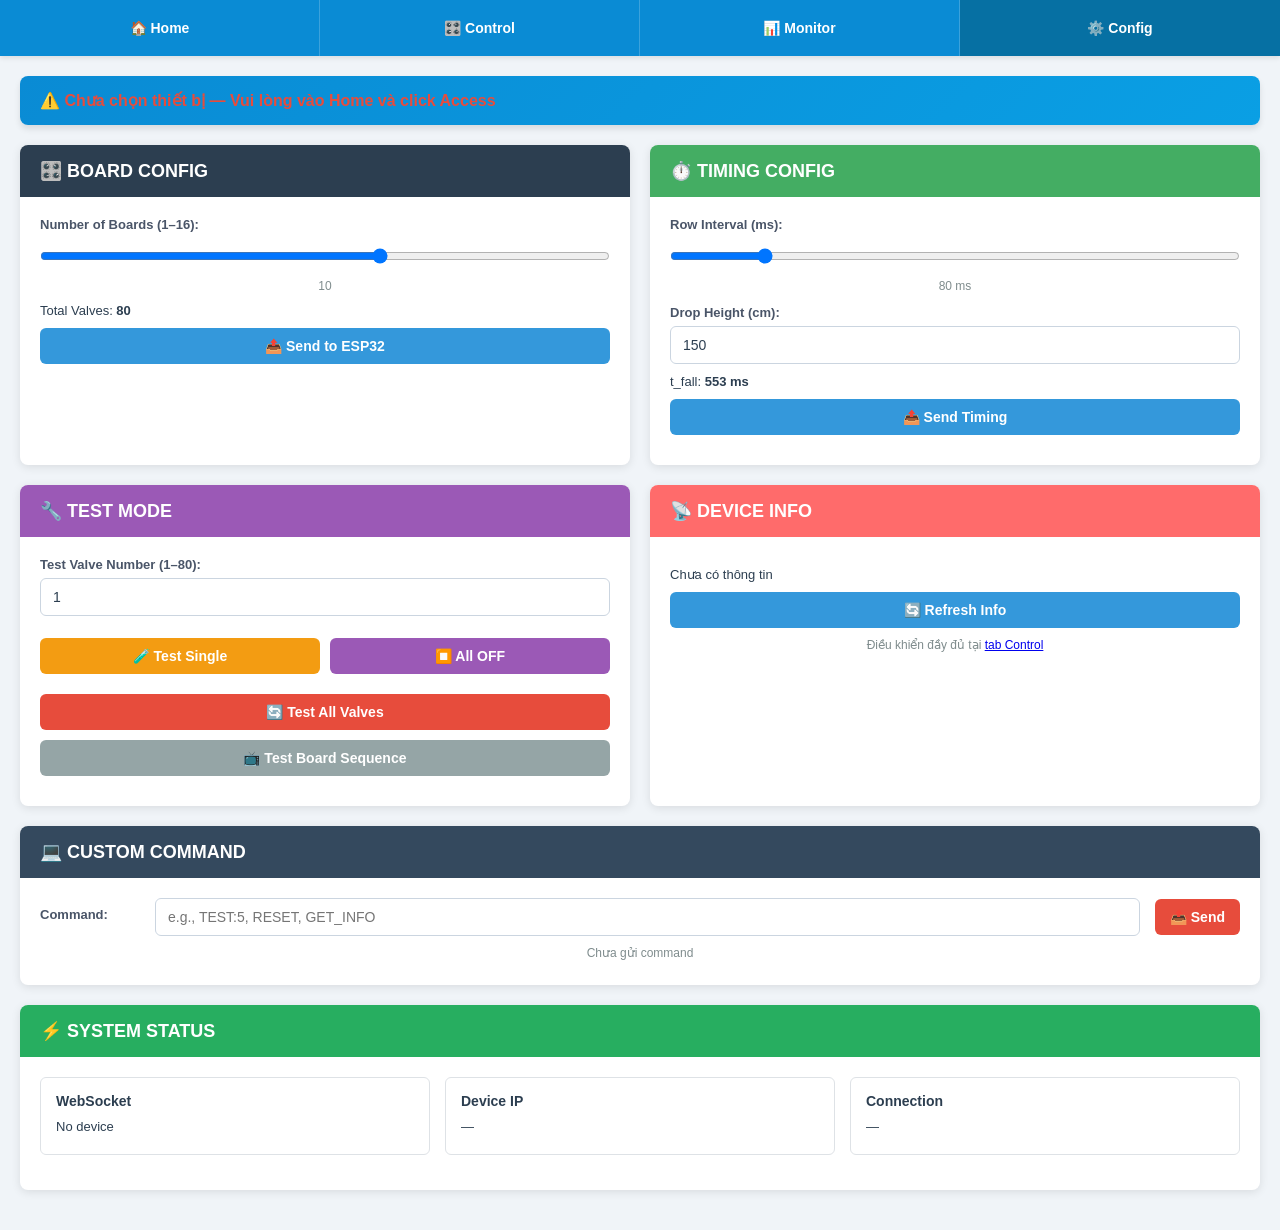
==== config.html @ 9adbf9b9 "deploy" ====
<!DOCTYPE html>
<html lang="vi">
<head>
    <meta charset="UTF-8">
    <meta name="viewport" content="width=device-width, initial-scale=1.0">
    <meta http-equiv="Cache-Control" content="no-cache, no-store, must-revalidate">
    <title>Config - WATERFALL</title>
    <link rel="stylesheet" href="style.css">
</head>
<body>
    <div id="navbar-container">
        <nav class="navbar">
            <ul>
                <li><a href="home.html">🏠 Home</a></li>
                <li><a href="control.html">🎛️ Control</a></li>
                <li><a href="monitor.html">📊 Monitor</a></li>
                <li><a href="config.html" class="active">⚙️ Config</a></li>
            </ul>
        </nav>
    </div>

    <div class="content">

        <!-- Device banner -->
        <div class="device-info-banner">
            <p class="device-info-display" id="device-info-display">⚠️ Chưa chọn thiết bị</p>
        </div>

        <!-- Row 1: Board Config + Timing Config -->
        <div class="grid-2">

            <div class="card">
                <div class="card-header" style="background-color: #2c3e50;">
                    <h3>🎛️ BOARD CONFIG</h3>
                </div>
                <div class="card-content">
                    <label>Number of Boards (1–16):</label>
                    <input type="range" min="1" max="16" value="10" id="board-count"
                           oninput="updateBoardCount(this.value)" class="slider">
                    <p class="status-text" id="board-count-display">10</p>
                    <p class="info-text">Total Valves: <strong><span id="valve-count">80</span></strong></p>
                    <button class="btn btn-primary" onclick="sendBoardCount()">📤 Send to ESP32</button>
                </div>
            </div>

            <div class="card">
                <div class="card-header" style="background-color: #44ad63;">
                    <h3>⏱️ TIMING CONFIG</h3>
                </div>
                <div class="card-content">
                    <label>Row Interval (ms):</label>
                    <input type="range" min="20" max="400" value="80" id="row-interval"
                           oninput="updateRowIntervalDisplay(this.value)" class="slider">
                    <p class="status-text" id="row-interval-display">80 ms</p>

                    <label>Drop Height (cm):</label>
                    <input type="number" id="drop-height" value="150" min="30" max="600">
                    <p class="info-text">t_fall: <strong><span id="t-fall-display">175</span> ms</strong></p>

                    <button class="btn btn-primary" onclick="sendTimingConfig()">📤 Send Timing</button>
                </div>
            </div>

        </div>

        <!-- Row 2: Test Mode + Device Info -->
        <div class="grid-2">

            <div class="card">
                <div class="card-header" style="background-color: #9b59b6;">
                    <h3>🔧 TEST MODE</h3>
                </div>
                <div class="card-content">
                    <label>Test Valve Number (1–80):</label>
                    <input type="number" id="test-valve-num" value="1" min="1" max="80">
                    <div class="button-group" style="margin-top: 12px;">
                        <button class="btn btn-warning" onclick="testSingleValve()">🧪 Test Single</button>
                        <button class="btn btn-purple" onclick="allValvesOff()">⏹️ All OFF</button>
                    </div>
                    <button class="btn btn-danger" onclick="testAllValves()">🔄 Test All Valves</button>
                    <button class="btn btn-secondary" onclick="testBoardSequence()">📺 Test Board Sequence</button>
                </div>
            </div>

            <div class="card">
                <div class="card-header" style="background-color: #ff6b6b;">
                    <h3>📡 DEVICE INFO</h3>
                </div>
                <div class="card-content">
                    <p id="device-info-text" class="info-text">Chưa có thông tin</p>
                    <button class="btn btn-primary" onclick="fetchDeviceInfo()">🔄 Refresh Info</button>
                    <p class="status-text" style="margin-top: 10px;">
                        Điều khiển đầy đủ tại <a href="control.html">tab Control</a>
                    </p>
                </div>
            </div>

        </div>

        <!-- Row 3: Custom Command -->
        <div class="card">
            <div class="card-header" style="background-color: #34495e;">
                <h3>💻 CUSTOM COMMAND</h3>
            </div>
            <div class="card-content">
                <div class="command-input">
                    <label>Command:</label>
                    <input type="text" id="custom-command"
                           placeholder="e.g., TEST:5, RESET, GET_INFO">
                    <button class="btn btn-danger" onclick="sendCustomCommand()">📤 Send</button>
                </div>
                <p class="status-text" id="command-status">Chưa gửi command</p>
            </div>
        </div>

        <!-- Row 4: System Status -->
        <div class="card">
            <div class="card-header" style="background-color: #27ae60;">
                <h3>⚡ SYSTEM STATUS</h3>
            </div>
            <div class="card-content">
                <div style="display: grid; grid-template-columns: repeat(3, 1fr); gap: 15px;">
                    <div class="status-panel">
                        <h3>WebSocket</h3>
                        <p id="ws-status">—</p>
                    </div>
                    <div class="status-panel">
                        <h3>Device IP</h3>
                        <p id="status-device-ip">—</p>
                    </div>
                    <div class="status-panel">
                        <h3>Connection</h3>
                        <p id="status-connection">—</p>
                    </div>
                </div>
            </div>
        </div>

    </div><!-- .content -->

    <script src="control.js"></script>
    <script>
        // ── Device info ──────────────────────────────────────────────────────
        function fetchDeviceInfo() {
            const deviceIp = localStorage.getItem('selected_esp_ip');
            if (!deviceIp) {
                alert('Chưa chọn thiết bị! Vào Home > Access');
                return;
            }
            document.getElementById('device-info-text').textContent = 'Đang lấy thông tin...';
            fetch('/api/send-command', {
                method: 'POST',
                headers: { 'Content-Type': 'application/json' },
                body: JSON.stringify({ ip: deviceIp, port: 8888, command: 'GET_INFO' })
            })
            .then(r => r.json())
            .then(data => {
                document.getElementById('device-info-text').textContent =
                    (data.success && data.response) ? data.response
                    : 'Lỗi: ' + (data.error || 'Không nhận được phản hồi');
            })
            .catch(e => {
                document.getElementById('device-info-text').textContent = 'Lỗi: ' + e.message;
            });
        }

        // ── Board count ──────────────────────────────────────────────────────
        function updateBoardCount(value) {
            document.getElementById('board-count-display').textContent = value;
            document.getElementById('valve-count').textContent = value * 8;
            localStorage.setItem('numBoards', value);
        }

        function sendBoardCount() {
            const count = document.getElementById('board-count').value;
            setBoardCount(count);
        }

        // ── Timing ───────────────────────────────────────────────────────────
        function calcTFall(height) {
            return Math.round(Math.sqrt((2 * height) / 980) * 1000);
        }

        function updateRowIntervalDisplay(value) {
            document.getElementById('row-interval-display').textContent = value + ' ms';
            const height = parseInt(document.getElementById('drop-height').value) || 150;
            document.getElementById('t-fall-display').textContent = calcTFall(height);
        }

        document.getElementById('drop-height').addEventListener('input', function () {
            document.getElementById('t-fall-display').textContent = calcTFall(parseInt(this.value) || 150);
        });

        function sendTimingConfig() {
            const interval = document.getElementById('row-interval').value;
            const height   = document.getElementById('drop-height').value;
            setRowInterval(interval).then(ok => { if (ok) setDropHeight(height); });
        }

        // ── Test mode ────────────────────────────────────────────────────────
        function testSingleValve() {
            const num = parseInt(document.getElementById('test-valve-num').value);
            if (num < 1 || num > 80) { alert('Số van phải từ 1–80!'); return; }
            testValve(num);
        }

        function testAllValves() {
            if (confirm('Gửi test sequence cho tất cả 80 van?')) {
                fetch('/api/test-all-valves', {
                    method: 'POST',
                    headers: { 'Content-Type': 'application/json' }
                });
            }
        }

        // ── Init ─────────────────────────────────────────────────────────────
        window.addEventListener('DOMContentLoaded', function () {
            const ip   = localStorage.getItem('selected_esp_ip');
            const port = localStorage.getItem('selected_esp_port');
            const banner = document.getElementById('device-info-display');

            if (ip && port) {
                banner.textContent = `🎯 Đang điều khiển: ${ip}:${port}`;
                banner.style.color = '#27ae60';
                document.getElementById('status-device-ip').textContent   = ip;
                document.getElementById('status-connection').textContent  = `Port ${port}`;
                document.getElementById('ws-status').textContent          = 'Ready';
            } else {
                banner.textContent = '⚠️ Chưa chọn thiết bị — Vui lòng vào Home và click Access';
                banner.style.color = '#e74c3c';
                document.getElementById('ws-status').textContent         = 'No device';
                document.getElementById('status-device-ip').textContent  = '—';
                document.getElementById('status-connection').textContent = '—';
            }

            // Restore saved board count
            const saved = localStorage.getItem('numBoards');
            if (saved) {
                document.getElementById('board-count').value = saved;
                updateBoardCount(saved);
            }

            // Initial t_fall
            updateRowIntervalDisplay(document.getElementById('row-interval').value);
        });
    </script>
</body>
</html>
---- style.css ----
* {
    margin: 0;
    padding: 0;
    box-sizing: border-box;
}

body {
    font-family: 'Segoe UI', Arial, sans-serif;
    background-color: #f0f4f8;
    color: #2c3e50;
    overflow-x: hidden;
}

.content {
    padding: 10px;
    max-width: 100%;
}

@media (min-width: 768px) {
    .content {
        padding: 20px;
    }
}

.navbar {
    background-color: #0a8bd4;
    padding: 0;
    box-shadow: 0 2px 5px rgba(0,0,0,0.1);
    overflow-x: auto;
    -webkit-overflow-scrolling: touch;
    flex-shrink: 0;
}

.navbar ul {
    list-style: none;
    display: flex;
    justify-content: center;
    gap: 0;
    min-width: max-content;
}

.navbar li {
    flex: 1;
    min-width: 80px;
}

.navbar a {
    display: block;
    color: white;
    text-decoration: none;
    padding: 15px 10px;
    text-align: center;
    transition: background-color 0.3s;
    border-right: 1px solid rgba(255,255,255,0.2);
    font-size: 13px;
    font-weight: bold;
    white-space: nowrap;
}

@media (min-width: 768px) {
    .navbar a {
        padding: 20px;
        font-size: 14px;
    }
}

.navbar li:last-child a {
    border-right: none;
}

.navbar a:hover {
    background-color: #0a9fe4;
}

.navbar a.active {
    background-color: #0670a3;
}

.content {
    padding: 20px;
    max-width: 1400px;
    margin: 0 auto;
}

.card {
    background: white;
    border-radius: 8px;
    box-shadow: 0 2px 10px rgba(0,0,0,0.1);
    margin-bottom: 15px;
    overflow: hidden;
}

@media (min-width: 768px) {
    .card {
        margin-bottom: 20px;
    }
}

.card-header {
    padding: 12px 15px;
    color: white;
    font-weight: bold;
}

@media (min-width: 768px) {
    .card-header {
        padding: 15px 20px;
    }
}

.card-header h2, .card-header h3 {
    margin: 0;
    font-size: 16px;
}

@media (min-width: 768px) {
    .card-header h2, .card-header h3 {
        font-size: 18px;
    }
}

.card-content {
    padding: 15px;
}

@media (min-width: 768px) {
    .card-content {
        padding: 20px;
    }
}

.grid-2 {
    display: grid;
    grid-template-columns: repeat(2, 1fr);
    gap: 20px;
}

.grid-4 {
    display: grid;
    grid-template-columns: repeat(4, 1fr);
    gap: 15px;
    margin-bottom: 20px;
}

.metric-card {
    background: var(--card-color, #3498db);
    color: white;
    border-radius: 8px;
    padding: 15px;
    text-align: center;
    box-shadow: 0 2px 5px rgba(0,0,0,0.1);
}

.metric-header {
    font-size: 12px;
    font-weight: bold;
    margin-bottom: 10px;
}

.metric-value {
    font-size: 24px;
    font-weight: bold;
}

.metric-control {
    text-align: left;
}

.metric-control label {
    display: block;
    font-size: 11px;
    margin-bottom: 5px;
}

.metric-control input {
    width: 100%;
    padding: 5px;
    border: none;
    border-radius: 4px;
    margin-bottom: 5px;
}

.btn {
    display: block;
    width: 100%;
    padding: 10px 15px;
    margin: 10px 0;
    border: none;
    border-radius: 6px;
    font-size: 14px;
    font-weight: bold;
    cursor: pointer;
    transition: all 0.3s;
    color: white;
}

.btn:hover {
    opacity: 0.9;
    transform: translateY(-2px);
}

.btn:disabled {
    opacity: 0.5;
    cursor: not-allowed;
    transform: none;
}

.btn-success { background-color: #27ae60; }
.btn-primary { background-color: #3498db; }
.btn-danger { background-color: #e74c3c; }
.btn-warning { background-color: #f39c12; }
.btn-purple { background-color: #9b59b6; }
.btn-pink { background-color: #e91e63; }
.btn-secondary { background-color: #95a5a6; }

.button-group {
    display: flex;
    gap: 10px;
}

.button-group .btn {
    flex: 1;
}

.input-group {
    display: flex;
    gap: 10px;
    align-items: center;
}

.input-group input {
    flex: 1;
    padding: 8px;
    border: 1px solid #ddd;
    border-radius: 4px;
}

.input-group .btn {
    width: auto;
    margin: 0;
    padding: 8px 15px;
}

.slider {
    width: 100%;
    margin: 10px 0;
}

.color-preview {
    height: 40px;
    background: #f8f9fa;
    border-radius: 6px;
    margin: 10px 0;
    border: 2px solid #dee2e6;
}

.status-text {
    font-size: 12px;
    color: #7f8c8d;
    margin: 5px 0;
    text-align: center;
}

.info-text {
    font-size: 13px;
    color: #2c3e50;
    margin: 10px 0;
}

.value-text {
    font-size: 18px;
    font-weight: bold;
    margin: 10px 0;
    text-align: center;
}

.section {
    margin: 15px 0;
    padding: 15px;
    background: #f8f9fa;
    border-radius: 6px;
}

.section h4 {
    margin: 0 0 10px 0;
    font-size: 14px;
    color: #2c3e50;
}

.status-panel {
    background: white;
    padding: 15px;
    border-radius: 6px;
    margin-bottom: 15px;
    border: 1px solid #dee2e6;
}

.status-panel h3 {
    font-size: 14px;
    margin-bottom: 10px;
    color: #2c3e50;
}

.status-panel p {
    margin: 5px 0;
    font-size: 13px;
}

.graph-panel {
    background: white;
    padding: 15px;
    border-radius: 6px;
    border: 1px solid #dee2e6;
}

.graph-panel h3 {
    font-size: 14px;
    margin-bottom: 10px;
    color: #27ae60;
}

.command-input {
    display: flex;
    gap: 15px;
    align-items: center;
    margin-bottom: 10px;
}

.command-input label {
    font-weight: bold;
    min-width: 100px;
}

.command-input input {
    flex: 1;
    padding: 10px;
    border: 1px solid #ddd;
    border-radius: 4px;
    font-size: 14px;
}

.command-input .btn {
    width: auto;
    margin: 0;
}

.empty-state {
    text-align: center;
    color: #7f8c8d;
    padding: 50px 20px;
    font-size: 14px;
    line-height: 1.6;
}

.placeholder-text {
    text-align: center;
    color: #7f8c8d;
    padding: 50px 20px;
    font-size: 16px;
}

.data-display {
    display: grid;
    gap: 15px;
}

.data-item {
    background: #f8f9fa;
    padding: 15px;
    border-radius: 6px;
    border-left: 4px solid #3498db;
}

.data-item label {
    display: block;
    font-size: 13px;
    font-weight: bold;
    color: #7f8c8d;
    margin-bottom: 8px;
}

.data-value {
    font-size: 18px;
    font-weight: bold;
    color: #2c3e50;
    word-break: break-all;
}

.status-indicator {
    display: flex;
    align-items: center;
    gap: 10px;
    padding: 15px;
    background: #f8f9fa;
    border-radius: 6px;
    margin-top: 5px;
}

.status-dot {
    width: 12px;
    height: 12px;
    border-radius: 50%;
    animation: pulse 2s infinite;
}

.status-dot.online {
    background-color: #27ae60;
}

.status-dot.offline {
    background-color: #e74c3c;
    animation: none;
}

@keyframes pulse {
    0%, 100% {
        opacity: 1;
    }
    50% {
        opacity: 0.5;
    }
}

.status-indicator span:last-child {
    font-size: 14px;
    font-weight: bold;
    color: #2c3e50;
}

.device-grid {
    display: grid;
    grid-template-columns: repeat(auto-fill, minmax(280px, 1fr));
    gap: 20px;
}

.device-card {
    display: flex;
    flex-direction: column;
    gap: 10px;
    padding: 15px;
    border-radius: 8px;
    border: 1px solid #dee2e6;
    transition: transform 0.2s, box-shadow 0.2s;
}

.device-card.dragging {
    opacity: 0.5;
    transform: scale(0.95);
}

.device-card:hover {
    transform: translateY(-2px);
    box-shadow: 0 4px 8px rgba(0,0,0,0.1);
}

.device-status {
    display: flex;
    flex-direction: row;
    align-items: center;
    justify-content: center;
    gap: 10px;
    padding: 10px 15px;
    border-radius: 6px;
}

.device-status .status-icon {
    font-size: 24px;
    margin-bottom: 5px;
}

.device-status .status-text {
    font-size: 11px;
    font-weight: bold;
    color: white;
    margin-bottom: 0;
}

.device-name {
    font-size: 16px;
    font-weight: bold;
    color: #2c3e50;
    margin-bottom: 5px;
}

.device-ip {
    font-size: 14px;
    color: #7f8c8d;
    margin-bottom: 10px;
}

.device-stats {
    display: flex;
    flex-wrap: wrap;
    gap: 8px;
    font-size: 12px;
    color: #34495e;
}

.device-stats div {
    padding: 4px 8px;
    background: rgba(255,255,255,0.5);
    border-radius: 4px;
}

.btn-access {
    margin-top: 10px;
    padding: 8px 15px;
    background-color: #3498db;
    color: white;
    border: none;
    border-radius: 6px;
    font-size: 13px;
    font-weight: bold;
    cursor: pointer;
    transition: all 0.3s;
}

.btn-access:hover {
    background-color: #2980b9;
    transform: translateY(-2px);
}

.device-info-banner {
    background: linear-gradient(135deg, #0a8bd4 0%, #0a9fe4 100%);
    padding: 15px 20px;
    border-radius: 8px;
    margin-bottom: 20px;
    box-shadow: 0 4px 6px rgba(0,0,0,0.1);
    display: flex;
    align-items: center;
    justify-content: space-between;
}

.device-info-display {
    margin: 0;
    font-size: 16px;
    font-weight: bold;
    color: white;
}

.progress-bar {
    height: 6px;
    background: #dee2e6;
    border-radius: 3px;
    overflow: hidden;
    margin-top: 8px;
}

.progress-fill {
    height: 100%;
    background: linear-gradient(90deg, #0a8bd4, #0a9fe4);
    border-radius: 3px;
    transition: width 0.3s;
}

#log {
    font-family: 'Courier New', monospace;
    font-size: 10px;
    background: #1a1a2e;
    border: 1px solid #dee2e6;
    border-radius: 5px;
    padding: 8px;
    height: 120px;
    overflow-y: auto;
    line-height: 1.8;
    color: #00ff00;
}

@media (max-width: 1200px) {
    .grid-4 {
        grid-template-columns: repeat(2, 1fr);
    }
}

@media (max-width: 768px) {
    .grid-2, .grid-4 {
        grid-template-columns: 1fr;
    }
    
    .navbar a {
        padding: 15px 10px;
        font-size: 12px;
    }
    
    .command-input {
        flex-direction: column;
        align-items: stretch;
    }
    
    .command-input label {
        min-width: auto;
    }
    
    .command-input .btn {
        width: 100%;
    }
    
    .device-info-banner {
        flex-direction: column;
        gap: 10px;
    }
}

input[type="text"],
input[type="number"],
input[type="password"],
select,
textarea {
    width: 100%;
    padding: 10px 12px;
    background: white;
    border: 1px solid #cbd5e0;
    border-radius: 6px;
    font-size: 14px;
    color: #2c3e50;
    transition: border-color 0.2s;
}

input:focus,
select:focus,
textarea:focus {
    outline: none;
    border-color: #0a8bd4;
}

label {
    display: block;
    font-size: 13px;
    font-weight: 600;
    color: #4a5568;
    margin-bottom: 6px;
    margin-top: 12px;
}

label:first-child {
    margin-top: 0;
}
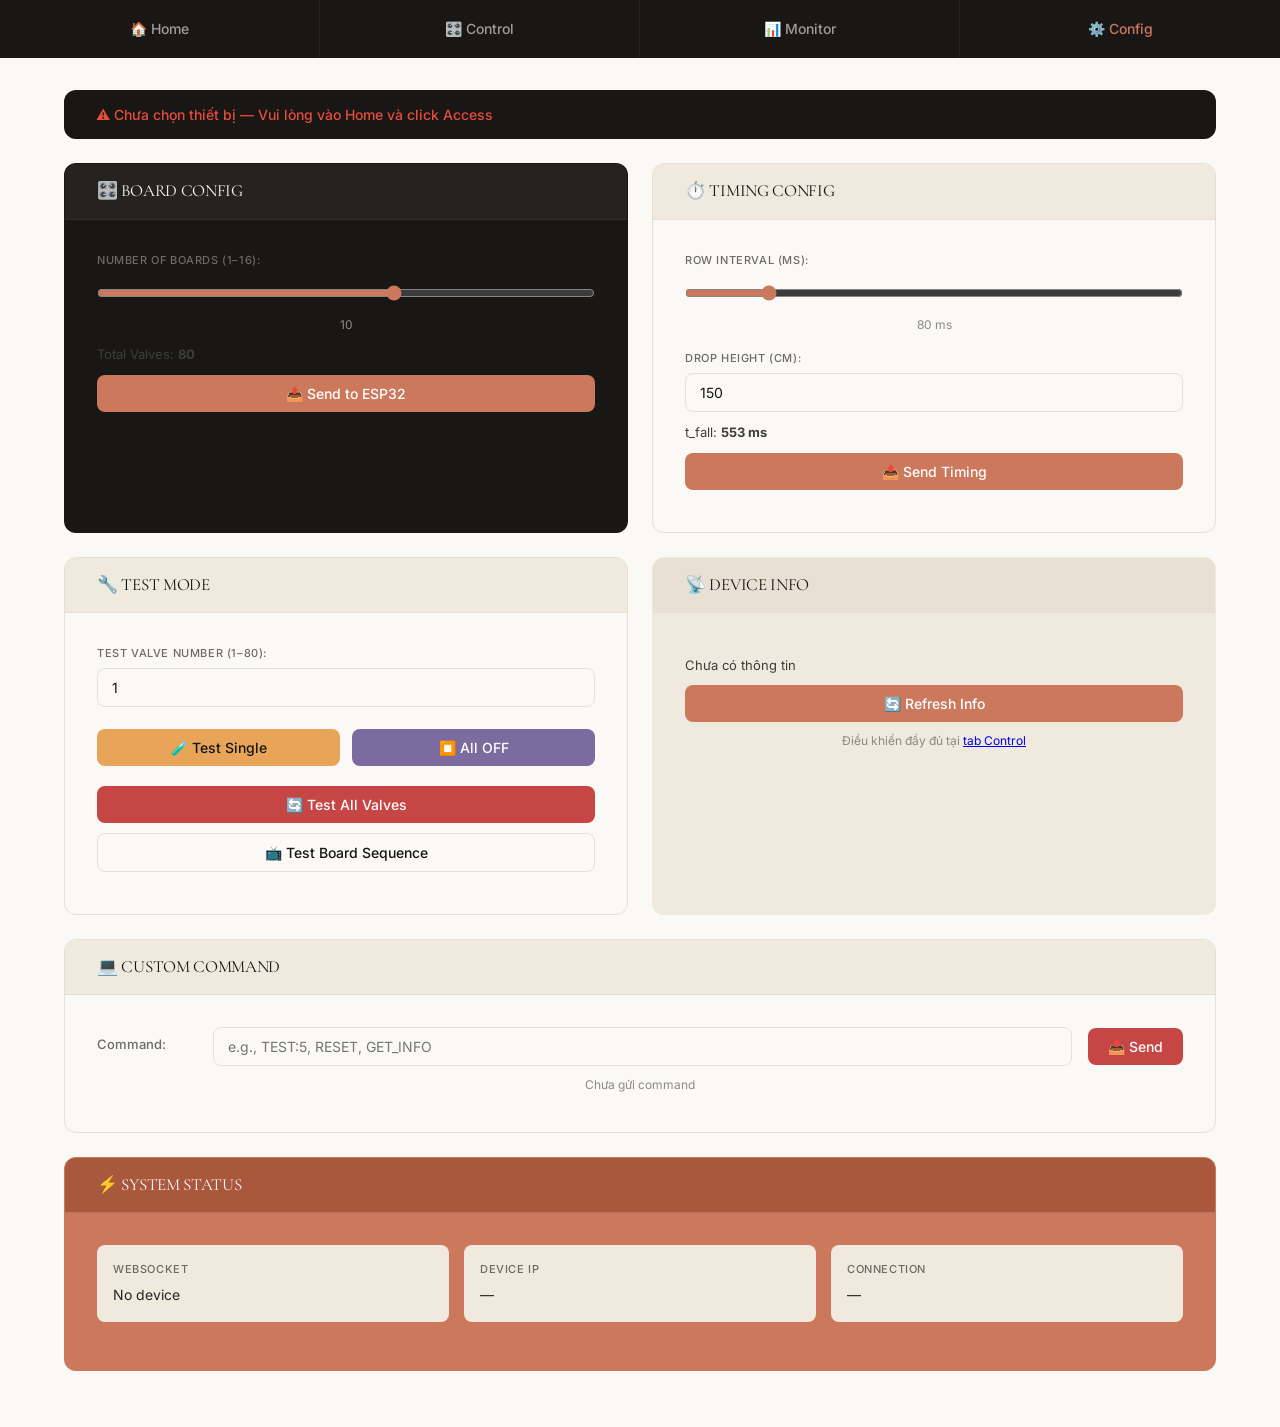
==== commit 61a3557b: "update" ====
--- a/config.html
+++ b/config.html
@@ -29,8 +29,8 @@
         <!-- Row 1: Board Config + Timing Config -->
         <div class="grid-2">
 
-            <div class="card">
-                <div class="card-header" style="background-color: #2c3e50;">
+            <div class="card card-dark">
+                <div class="card-header">
                     <h3>🎛️ BOARD CONFIG</h3>
                 </div>
                 <div class="card-content">
@@ -44,7 +44,7 @@
             </div>
 
             <div class="card">
-                <div class="card-header" style="background-color: #44ad63;">
+                <div class="card-header">
                     <h3>⏱️ TIMING CONFIG</h3>
                 </div>
                 <div class="card-content">
@@ -67,7 +67,7 @@
         <div class="grid-2">
 
             <div class="card">
-                <div class="card-header" style="background-color: #9b59b6;">
+                <div class="card-header">
                     <h3>🔧 TEST MODE</h3>
                 </div>
                 <div class="card-content">
@@ -82,8 +82,8 @@
                 </div>
             </div>
 
-            <div class="card">
-                <div class="card-header" style="background-color: #ff6b6b;">
+            <div class="card card-cream">
+                <div class="card-header">
                     <h3>📡 DEVICE INFO</h3>
                 </div>
                 <div class="card-content">
@@ -99,7 +99,7 @@
 
         <!-- Row 3: Custom Command -->
         <div class="card">
-            <div class="card-header" style="background-color: #34495e;">
+            <div class="card-header">
                 <h3>💻 CUSTOM COMMAND</h3>
             </div>
             <div class="card-content">
@@ -114,8 +114,8 @@
         </div>
 
         <!-- Row 4: System Status -->
-        <div class="card">
-            <div class="card-header" style="background-color: #27ae60;">
+        <div class="card card-coral">
+            <div class="card-header">
                 <h3>⚡ SYSTEM STATUS</h3>
             </div>
             <div class="card-content">
--- a/style.css
+++ b/style.css
@@ -1,637 +1,695 @@
-* {
-    margin: 0;
-    padding: 0;
-    box-sizing: border-box;
-}
-
+/* ═══════════════════════════════════════════════════════════
+   Waterfall — Design system (Anthropic/Claude palette)
+   Surface trinity: cream canvas · cream card · dark navy
+   Accent:          coral #cc785c (primary CTAs only)
+   ═══════════════════════════════════════════════════════════ */
+
+@import url('https://fonts.googleapis.com/css2?family=Cormorant+Garamond:wght@400&family=Inter:wght@400;500&family=JetBrains+Mono:wght@400&display=swap');
+
+/* ── Design tokens ───────────────────────────────────────── */
+:root {
+  /* Surfaces */
+  --canvas:             #faf9f5;
+  --surface-soft:       #f5f0e8;
+  --surface-card:       #efe9de;
+  --surface-cream-strong: #e8e0d2;
+  --surface-dark:       #181715;
+  --surface-dark-el:    #252320;
+  --surface-dark-soft:  #1f1e1b;
+
+  /* Brand */
+  --primary:            #cc785c;
+  --primary-active:     #a9583e;
+  --primary-disabled:   #e6dfd8;
+  --accent-teal:        #5db8a6;
+  --accent-amber:       #e8a55a;
+
+  /* Borders */
+  --hairline:           #e6dfd8;
+  --hairline-soft:      #ebe6df;
+
+  /* Text */
+  --ink:                #141413;
+  --body-strong:        #252523;
+  --body:               #3d3d3a;
+  --muted:              #6c6a64;
+  --muted-soft:         #8e8b82;
+  --on-primary:         #ffffff;
+  --on-dark:            #faf9f5;
+  --on-dark-soft:       #a09d96;
+
+  /* Semantic */
+  --success:            #5db872;
+  --warning:            #d4a017;
+  --error:              #c64545;
+
+  /* Radius */
+  --r-xs:   4px;
+  --r-sm:   6px;
+  --r-md:   8px;
+  --r-lg:   12px;
+  --r-xl:   16px;
+  --r-pill: 9999px;
+
+  /* Spacing */
+  --sp-xxs: 4px;
+  --sp-xs:  8px;
+  --sp-sm:  12px;
+  --sp-md:  16px;
+  --sp-lg:  24px;
+  --sp-xl:  32px;
+  --sp-xxl: 48px;
+
+  /* Typography */
+  --font-serif: 'Cormorant Garamond', 'Tiempos Headline', Georgia, serif;
+  --font-sans:  'Inter', -apple-system, BlinkMacSystemFont, 'Segoe UI', Roboto, sans-serif;
+  --font-mono:  'JetBrains Mono', 'Courier New', monospace;
+
+  /* Legacy compatibility aliases (used by local <style> blocks) */
+  --border:  var(--hairline);
+  --card:    var(--surface-card);
+  --text:    var(--body);
+  --accent:  var(--primary);
+  --danger:  var(--error);
+  --mono:    var(--font-mono);
+  --sans:    var(--font-sans);
+}
+
+/* ── Reset ───────────────────────────────────────────────── */
+*, *::before, *::after { box-sizing: border-box; margin: 0; padding: 0; }
+
+/* ── Base ────────────────────────────────────────────────── */
 body {
-    font-family: 'Segoe UI', Arial, sans-serif;
-    background-color: #f0f4f8;
-    color: #2c3e50;
-    overflow-x: hidden;
-}
-
+  font-family: var(--font-sans);
+  background: var(--canvas);
+  color: var(--body);
+  font-size: 15px;
+  line-height: 1.55;
+  overflow-x: hidden;
+}
+
+/* ── Navigation ──────────────────────────────────────────── */
+.navbar {
+  background: var(--surface-dark);
+  overflow-x: auto;
+  -webkit-overflow-scrolling: touch;
+  position: sticky;
+  top: 0;
+  z-index: 100;
+}
+
+.navbar ul {
+  list-style: none;
+  display: flex;
+  min-width: max-content;
+}
+
+.navbar li { flex: 1; min-width: 80px; }
+
+.navbar a {
+  display: block;
+  color: var(--on-dark-soft);
+  text-decoration: none;
+  padding: 15px 18px;
+  text-align: center;
+  font-size: 13px;
+  font-weight: 500;
+  white-space: nowrap;
+  transition: color 0.15s;
+  border-right: 1px solid rgba(255,255,255,0.05);
+}
+
+.navbar li:last-child a { border-right: none; }
+.navbar a:hover  { color: var(--on-dark); }
+.navbar a.active { color: var(--primary); }
+
+@media (min-width: 768px) {
+  .navbar a { padding: 18px 24px; font-size: 14px; }
+}
+
+/* ── Content wrapper ─────────────────────────────────────── */
 .content {
-    padding: 10px;
-    max-width: 100%;
-}
-
-@media (min-width: 768px) {
-    .content {
-        padding: 20px;
-    }
-}
-
-.navbar {
-    background-color: #0a8bd4;
-    padding: 0;
-    box-shadow: 0 2px 5px rgba(0,0,0,0.1);
-    overflow-x: auto;
-    -webkit-overflow-scrolling: touch;
-    flex-shrink: 0;
-}
-
-.navbar ul {
-    list-style: none;
-    display: flex;
-    justify-content: center;
-    gap: 0;
-    min-width: max-content;
-}
-
-.navbar li {
-    flex: 1;
-    min-width: 80px;
-}
-
-.navbar a {
-    display: block;
-    color: white;
-    text-decoration: none;
-    padding: 15px 10px;
-    text-align: center;
-    transition: background-color 0.3s;
-    border-right: 1px solid rgba(255,255,255,0.2);
-    font-size: 13px;
-    font-weight: bold;
-    white-space: nowrap;
-}
-
-@media (min-width: 768px) {
-    .navbar a {
-        padding: 20px;
-        font-size: 14px;
-    }
-}
-
-.navbar li:last-child a {
-    border-right: none;
-}
-
-.navbar a:hover {
-    background-color: #0a9fe4;
-}
-
-.navbar a.active {
-    background-color: #0670a3;
-}
-
-.content {
-    padding: 20px;
-    max-width: 1400px;
-    margin: 0 auto;
-}
-
+  max-width: 1200px;
+  margin: 0 auto;
+  padding: var(--sp-xl) var(--sp-lg);
+}
+
+@media (max-width: 768px) {
+  .content { padding: var(--sp-md); }
+}
+
+/* ── Cards ───────────────────────────────────────────────── */
 .card {
-    background: white;
-    border-radius: 8px;
-    box-shadow: 0 2px 10px rgba(0,0,0,0.1);
-    margin-bottom: 15px;
-    overflow: hidden;
-}
-
-@media (min-width: 768px) {
-    .card {
-        margin-bottom: 20px;
-    }
-}
-
+  background: var(--canvas);
+  border: 1px solid var(--hairline);
+  border-radius: var(--r-lg);
+  margin-bottom: var(--sp-lg);
+  overflow: hidden;
+}
+
+/* Dark navy — product mockup / device / code */
+.card-dark {
+  background: var(--surface-dark);
+  border-color: transparent;
+}
+
+/* Coral — primary CTA / callout */
+.card-coral {
+  background: var(--primary);
+  border-color: transparent;
+}
+
+/* Cream — secondary feature card */
+.card-cream {
+  background: var(--surface-card);
+  border-color: transparent;
+}
+
+/* ── Card header ─────────────────────────────────────────── */
 .card-header {
-    padding: 12px 15px;
-    color: white;
-    font-weight: bold;
-}
-
-@media (min-width: 768px) {
-    .card-header {
-        padding: 15px 20px;
-    }
-}
-
-.card-header h2, .card-header h3 {
-    margin: 0;
-    font-size: 16px;
-}
-
-@media (min-width: 768px) {
-    .card-header h2, .card-header h3 {
-        font-size: 18px;
-    }
-}
-
+  padding: 14px var(--sp-xl);
+  background: var(--surface-card);
+  border-bottom: 1px solid var(--hairline);
+  display: flex;
+  align-items: center;
+  justify-content: space-between;
+  gap: var(--sp-md);
+}
+
+.card-dark .card-header {
+  background: var(--surface-dark-el);
+  border-bottom-color: rgba(255,255,255,0.06);
+}
+
+.card-coral .card-header {
+  background: var(--primary-active);
+  border-bottom-color: rgba(255,255,255,0.18);
+}
+
+.card-cream .card-header {
+  background: var(--surface-cream-strong);
+  border-bottom-color: var(--hairline);
+}
+
+.card-header h2,
+.card-header h3 {
+  font-family: var(--font-serif);
+  font-weight: 400;
+  letter-spacing: -0.3px;
+  margin: 0;
+  color: var(--ink);
+}
+
+.card-header h2 { font-size: 20px; }
+.card-header h3 { font-size: 17px; }
+
+.card-dark  .card-header h2,
+.card-dark  .card-header h3,
+.card-coral .card-header h2,
+.card-coral .card-header h3 { color: var(--on-dark); }
+
+/* Small right-side meta text in header */
+.header-meta {
+  font-size: 11px;
+  font-weight: 400;
+  opacity: 0.65;
+  flex-shrink: 0;
+}
+
+.card-dark  .header-meta,
+.card-coral .header-meta { color: var(--on-dark); }
+
+@media (max-width: 768px) {
+  .card-header { padding: var(--sp-md); }
+  .card-header h2 { font-size: 17px; }
+  .card-header h3 { font-size: 15px; }
+}
+
+/* ── Card content ────────────────────────────────────────── */
 .card-content {
-    padding: 15px;
-}
-
-@media (min-width: 768px) {
-    .card-content {
-        padding: 20px;
-    }
-}
-
-.grid-2 {
-    display: grid;
-    grid-template-columns: repeat(2, 1fr);
-    gap: 20px;
-}
-
-.grid-4 {
-    display: grid;
-    grid-template-columns: repeat(4, 1fr);
-    gap: 15px;
-    margin-bottom: 20px;
-}
-
-.metric-card {
-    background: var(--card-color, #3498db);
-    color: white;
-    border-radius: 8px;
-    padding: 15px;
-    text-align: center;
-    box-shadow: 0 2px 5px rgba(0,0,0,0.1);
-}
-
-.metric-header {
-    font-size: 12px;
-    font-weight: bold;
-    margin-bottom: 10px;
-}
-
-.metric-value {
-    font-size: 24px;
-    font-weight: bold;
-}
-
-.metric-control {
-    text-align: left;
-}
-
-.metric-control label {
-    display: block;
-    font-size: 11px;
-    margin-bottom: 5px;
-}
-
-.metric-control input {
-    width: 100%;
-    padding: 5px;
-    border: none;
-    border-radius: 4px;
-    margin-bottom: 5px;
-}
-
+  padding: var(--sp-xl);
+  color: var(--body);
+}
+
+.card-dark  .card-content { color: var(--on-dark-soft); }
+.card-coral .card-content { color: var(--on-primary); }
+
+@media (max-width: 768px) {
+  .card-content { padding: var(--sp-md); }
+}
+
+/* ── Buttons ─────────────────────────────────────────────── */
 .btn {
-    display: block;
-    width: 100%;
-    padding: 10px 15px;
-    margin: 10px 0;
-    border: none;
-    border-radius: 6px;
-    font-size: 14px;
-    font-weight: bold;
-    cursor: pointer;
-    transition: all 0.3s;
-    color: white;
-}
-
-.btn:hover {
-    opacity: 0.9;
-    transform: translateY(-2px);
-}
-
-.btn:disabled {
-    opacity: 0.5;
-    cursor: not-allowed;
-    transform: none;
-}
-
-.btn-success { background-color: #27ae60; }
-.btn-primary { background-color: #3498db; }
-.btn-danger { background-color: #e74c3c; }
-.btn-warning { background-color: #f39c12; }
-.btn-purple { background-color: #9b59b6; }
-.btn-pink { background-color: #e91e63; }
-.btn-secondary { background-color: #95a5a6; }
-
-.button-group {
-    display: flex;
-    gap: 10px;
-}
-
-.button-group .btn {
-    flex: 1;
-}
-
-.input-group {
-    display: flex;
-    gap: 10px;
-    align-items: center;
-}
-
-.input-group input {
-    flex: 1;
-    padding: 8px;
-    border: 1px solid #ddd;
-    border-radius: 4px;
-}
-
-.input-group .btn {
-    width: auto;
-    margin: 0;
-    padding: 8px 15px;
-}
-
-.slider {
-    width: 100%;
-    margin: 10px 0;
-}
-
-.color-preview {
-    height: 40px;
-    background: #f8f9fa;
-    border-radius: 6px;
-    margin: 10px 0;
-    border: 2px solid #dee2e6;
-}
-
-.status-text {
-    font-size: 12px;
-    color: #7f8c8d;
-    margin: 5px 0;
-    text-align: center;
-}
-
-.info-text {
-    font-size: 13px;
-    color: #2c3e50;
-    margin: 10px 0;
-}
-
-.value-text {
-    font-size: 18px;
-    font-weight: bold;
-    margin: 10px 0;
-    text-align: center;
-}
-
-.section {
-    margin: 15px 0;
-    padding: 15px;
-    background: #f8f9fa;
-    border-radius: 6px;
-}
-
-.section h4 {
-    margin: 0 0 10px 0;
-    font-size: 14px;
-    color: #2c3e50;
-}
-
-.status-panel {
-    background: white;
-    padding: 15px;
-    border-radius: 6px;
-    margin-bottom: 15px;
-    border: 1px solid #dee2e6;
-}
-
-.status-panel h3 {
-    font-size: 14px;
-    margin-bottom: 10px;
-    color: #2c3e50;
-}
-
-.status-panel p {
-    margin: 5px 0;
-    font-size: 13px;
-}
-
-.graph-panel {
-    background: white;
-    padding: 15px;
-    border-radius: 6px;
-    border: 1px solid #dee2e6;
-}
-
-.graph-panel h3 {
-    font-size: 14px;
-    margin-bottom: 10px;
-    color: #27ae60;
-}
-
-.command-input {
-    display: flex;
-    gap: 15px;
-    align-items: center;
-    margin-bottom: 10px;
-}
-
-.command-input label {
-    font-weight: bold;
-    min-width: 100px;
-}
-
-.command-input input {
-    flex: 1;
-    padding: 10px;
-    border: 1px solid #ddd;
-    border-radius: 4px;
-    font-size: 14px;
-}
-
-.command-input .btn {
-    width: auto;
-    margin: 0;
-}
-
-.empty-state {
-    text-align: center;
-    color: #7f8c8d;
-    padding: 50px 20px;
-    font-size: 14px;
-    line-height: 1.6;
-}
-
-.placeholder-text {
-    text-align: center;
-    color: #7f8c8d;
-    padding: 50px 20px;
-    font-size: 16px;
-}
-
-.data-display {
-    display: grid;
-    gap: 15px;
-}
-
-.data-item {
-    background: #f8f9fa;
-    padding: 15px;
-    border-radius: 6px;
-    border-left: 4px solid #3498db;
-}
-
-.data-item label {
-    display: block;
-    font-size: 13px;
-    font-weight: bold;
-    color: #7f8c8d;
-    margin-bottom: 8px;
-}
-
-.data-value {
-    font-size: 18px;
-    font-weight: bold;
-    color: #2c3e50;
-    word-break: break-all;
-}
-
-.status-indicator {
-    display: flex;
-    align-items: center;
-    gap: 10px;
-    padding: 15px;
-    background: #f8f9fa;
-    border-radius: 6px;
-    margin-top: 5px;
-}
-
-.status-dot {
-    width: 12px;
-    height: 12px;
-    border-radius: 50%;
-    animation: pulse 2s infinite;
-}
-
-.status-dot.online {
-    background-color: #27ae60;
-}
-
-.status-dot.offline {
-    background-color: #e74c3c;
-    animation: none;
-}
-
-@keyframes pulse {
-    0%, 100% {
-        opacity: 1;
-    }
-    50% {
-        opacity: 0.5;
-    }
-}
-
-.status-indicator span:last-child {
-    font-size: 14px;
-    font-weight: bold;
-    color: #2c3e50;
-}
-
-.device-grid {
-    display: grid;
-    grid-template-columns: repeat(auto-fill, minmax(280px, 1fr));
-    gap: 20px;
-}
-
-.device-card {
-    display: flex;
-    flex-direction: column;
-    gap: 10px;
-    padding: 15px;
-    border-radius: 8px;
-    border: 1px solid #dee2e6;
-    transition: transform 0.2s, box-shadow 0.2s;
-}
-
-.device-card.dragging {
-    opacity: 0.5;
-    transform: scale(0.95);
-}
-
-.device-card:hover {
-    transform: translateY(-2px);
-    box-shadow: 0 4px 8px rgba(0,0,0,0.1);
-}
-
-.device-status {
-    display: flex;
-    flex-direction: row;
-    align-items: center;
-    justify-content: center;
-    gap: 10px;
-    padding: 10px 15px;
-    border-radius: 6px;
-}
-
-.device-status .status-icon {
-    font-size: 24px;
-    margin-bottom: 5px;
-}
-
-.device-status .status-text {
-    font-size: 11px;
-    font-weight: bold;
-    color: white;
-    margin-bottom: 0;
-}
-
-.device-name {
-    font-size: 16px;
-    font-weight: bold;
-    color: #2c3e50;
-    margin-bottom: 5px;
-}
-
-.device-ip {
-    font-size: 14px;
-    color: #7f8c8d;
-    margin-bottom: 10px;
-}
-
-.device-stats {
-    display: flex;
-    flex-wrap: wrap;
-    gap: 8px;
-    font-size: 12px;
-    color: #34495e;
-}
-
-.device-stats div {
-    padding: 4px 8px;
-    background: rgba(255,255,255,0.5);
-    border-radius: 4px;
-}
-
-.btn-access {
-    margin-top: 10px;
-    padding: 8px 15px;
-    background-color: #3498db;
-    color: white;
-    border: none;
-    border-radius: 6px;
-    font-size: 13px;
-    font-weight: bold;
-    cursor: pointer;
-    transition: all 0.3s;
-}
-
-.btn-access:hover {
-    background-color: #2980b9;
-    transform: translateY(-2px);
-}
-
-.device-info-banner {
-    background: linear-gradient(135deg, #0a8bd4 0%, #0a9fe4 100%);
-    padding: 15px 20px;
-    border-radius: 8px;
-    margin-bottom: 20px;
-    box-shadow: 0 4px 6px rgba(0,0,0,0.1);
-    display: flex;
-    align-items: center;
-    justify-content: space-between;
-}
-
-.device-info-display {
-    margin: 0;
-    font-size: 16px;
-    font-weight: bold;
-    color: white;
-}
-
-.progress-bar {
-    height: 6px;
-    background: #dee2e6;
-    border-radius: 3px;
-    overflow: hidden;
-    margin-top: 8px;
-}
-
-.progress-fill {
-    height: 100%;
-    background: linear-gradient(90deg, #0a8bd4, #0a9fe4);
-    border-radius: 3px;
-    transition: width 0.3s;
-}
-
-#log {
-    font-family: 'Courier New', monospace;
-    font-size: 10px;
-    background: #1a1a2e;
-    border: 1px solid #dee2e6;
-    border-radius: 5px;
-    padding: 8px;
-    height: 120px;
-    overflow-y: auto;
-    line-height: 1.8;
-    color: #00ff00;
-}
-
-@media (max-width: 1200px) {
-    .grid-4 {
-        grid-template-columns: repeat(2, 1fr);
-    }
-}
-
-@media (max-width: 768px) {
-    .grid-2, .grid-4 {
-        grid-template-columns: 1fr;
-    }
-    
-    .navbar a {
-        padding: 15px 10px;
-        font-size: 12px;
-    }
-    
-    .command-input {
-        flex-direction: column;
-        align-items: stretch;
-    }
-    
-    .command-input label {
-        min-width: auto;
-    }
-    
-    .command-input .btn {
-        width: 100%;
-    }
-    
-    .device-info-banner {
-        flex-direction: column;
-        gap: 10px;
-    }
-}
-
+  display: block;
+  width: 100%;
+  padding: 10px 20px;
+  margin: 10px 0;
+  border: none;
+  border-radius: var(--r-md);
+  font-family: var(--font-sans);
+  font-size: 14px;
+  font-weight: 500;
+  cursor: pointer;
+  text-align: center;
+  text-decoration: none;
+  transition: background 0.15s;
+  white-space: nowrap;
+}
+
+.btn:disabled { opacity: 0.45; cursor: not-allowed; }
+
+/* Coral — primary action */
+.btn-primary  { background: var(--primary); color: var(--on-primary); }
+.btn-primary:hover:not(:disabled) { background: var(--primary-active); }
+
+/* Secondary — cream outline */
+.btn-secondary {
+  background: var(--canvas);
+  color: var(--ink);
+  border: 1px solid var(--hairline);
+}
+.btn-secondary:hover:not(:disabled) { background: var(--surface-soft); }
+
+/* Dark surface button (for use on dark cards) */
+.btn-dark {
+  background: var(--surface-dark-el);
+  color: var(--on-dark);
+}
+.btn-dark:hover:not(:disabled) { background: #2e2c29; }
+
+/* Semantic colours — kept for backwards compat */
+.btn-success { background: var(--success); color: #fff; }
+.btn-danger  { background: var(--error);   color: #fff; }
+.btn-warning { background: var(--accent-amber); color: var(--ink); }
+.btn-purple  { background: #7c6b9e; color: #fff; }
+.btn-pink    { background: #b55b8a; color: #fff; }
+
+/* ── Form inputs ─────────────────────────────────────────── */
 input[type="text"],
 input[type="number"],
 input[type="password"],
 select,
 textarea {
-    width: 100%;
-    padding: 10px 12px;
-    background: white;
-    border: 1px solid #cbd5e0;
-    border-radius: 6px;
-    font-size: 14px;
-    color: #2c3e50;
-    transition: border-color 0.2s;
+  width: 100%;
+  padding: 10px 14px;
+  background: var(--canvas);
+  border: 1px solid var(--hairline);
+  border-radius: var(--r-md);
+  font-family: var(--font-sans);
+  font-size: 14px;
+  color: var(--ink);
+  transition: border-color 0.15s, box-shadow 0.15s;
 }
 
 input:focus,
 select:focus,
 textarea:focus {
-    outline: none;
-    border-color: #0a8bd4;
+  outline: none;
+  border-color: var(--primary);
+  box-shadow: 0 0 0 3px rgba(204,120,92,.14);
 }
 
 label {
-    display: block;
-    font-size: 13px;
-    font-weight: 600;
-    color: #4a5568;
-    margin-bottom: 6px;
-    margin-top: 12px;
-}
-
-label:first-child {
-    margin-top: 0;
-}+  display: block;
+  font-size: 11px;
+  font-weight: 500;
+  color: var(--muted);
+  margin-bottom: 6px;
+  margin-top: var(--sp-md);
+  text-transform: uppercase;
+  letter-spacing: 0.6px;
+}
+
+label:first-child { margin-top: 0; }
+
+/* ── Input / button groups ───────────────────────────────── */
+.input-group {
+  display: flex;
+  gap: var(--sp-sm);
+  align-items: center;
+}
+
+.input-group input { flex: 1; }
+.input-group .btn  { width: auto; margin: 0; }
+
+.button-group { display: flex; gap: var(--sp-sm); }
+.button-group .btn { flex: 1; }
+
+/* ── Grid utilities ──────────────────────────────────────── */
+.grid-2 {
+  display: grid;
+  grid-template-columns: repeat(2, 1fr);
+  gap: var(--sp-lg);
+}
+
+.grid-4 {
+  display: grid;
+  grid-template-columns: repeat(4, 1fr);
+  gap: var(--sp-md);
+  margin-bottom: var(--sp-lg);
+}
+
+@media (max-width: 1200px) { .grid-4 { grid-template-columns: repeat(2, 1fr); } }
+@media (max-width: 768px)  { .grid-2, .grid-4 { grid-template-columns: 1fr; } }
+
+/* ── Metric cards ────────────────────────────────────────── */
+.metric-card {
+  background: var(--surface-dark);
+  color: var(--on-dark);
+  border-radius: var(--r-lg);
+  padding: var(--sp-lg);
+  text-align: center;
+}
+
+.metric-header {
+  font-size: 10px;
+  font-weight: 500;
+  letter-spacing: 1.2px;
+  text-transform: uppercase;
+  color: var(--on-dark-soft);
+  margin-bottom: var(--sp-sm);
+}
+
+.metric-value {
+  font-family: var(--font-serif);
+  font-size: 38px;
+  font-weight: 400;
+  color: var(--on-dark);
+  letter-spacing: -0.5px;
+  line-height: 1.1;
+}
+
+.metric-control { text-align: left; }
+.metric-control label { color: var(--on-dark-soft); }
+.metric-control input {
+  background: var(--surface-dark-el);
+  border-color: rgba(255,255,255,0.1);
+  color: var(--on-dark);
+  border-radius: var(--r-sm);
+  margin-bottom: 6px;
+}
+
+/* ── Status dots ─────────────────────────────────────────── */
+.dot,
+.status-dot {
+  width: 10px;
+  height: 10px;
+  border-radius: 50%;
+  flex-shrink: 0;
+}
+
+.dot.online,
+.status-dot.online  { background: var(--success); animation: pulse 2s infinite; }
+.dot.offline,
+.status-dot.offline { background: var(--error); animation: none; }
+
+@keyframes pulse {
+  0%, 100% { opacity: 1; }
+  50%       { opacity: 0.4; }
+}
+
+/* ── Progress bar ────────────────────────────────────────── */
+.progress-bar {
+  height: 4px;
+  background: var(--hairline);
+  border-radius: var(--r-pill);
+  overflow: hidden;
+  margin-top: 8px;
+}
+
+.progress-fill {
+  height: 100%;
+  background: var(--primary);
+  border-radius: var(--r-pill);
+  transition: width 0.3s;
+}
+
+/* ── Device cards (home.html) ────────────────────────────── */
+.device-grid {
+  display: grid;
+  grid-template-columns: repeat(auto-fill, minmax(240px, 1fr));
+  gap: var(--sp-sm);
+  margin-top: var(--sp-sm);
+}
+
+.device-card {
+  border: 1px solid var(--hairline);
+  border-radius: var(--r-lg);
+  overflow: hidden;
+  background: var(--canvas);
+  transition: box-shadow 0.2s;
+}
+
+.device-card:hover {
+  box-shadow: 0 2px 12px rgba(20,20,19,.07);
+}
+
+.device-card-header {
+  display: flex;
+  align-items: center;
+  gap: 8px;
+  padding: 8px 14px;
+  font-weight: 600;
+  font-size: 13px;
+}
+
+.device-card-header.online  { background: rgba(93,184,114,.12); color: #2a7044; }
+.device-card-header.offline { background: rgba(198,69,69,.08);  color: #8b3535; }
+
+.device-card-body {
+  padding: 10px 14px;
+  font-size: 12px;
+  color: var(--muted);
+}
+
+.device-card-body div { margin-bottom: 4px; }
+
+.device-card-footer {
+  padding: 8px 14px;
+  border-top: 1px solid var(--hairline);
+  display: flex;
+  gap: 8px;
+}
+
+/* ── Device info banner ──────────────────────────────────── */
+.device-info-banner {
+  background: var(--surface-dark);
+  padding: 14px var(--sp-xl);
+  border-radius: var(--r-lg);
+  margin-bottom: var(--sp-lg);
+  display: flex;
+  align-items: center;
+  justify-content: space-between;
+  gap: var(--sp-md);
+}
+
+.device-info-display {
+  font-size: 14px;
+  font-weight: 500;
+  color: var(--on-dark);
+  margin: 0;
+}
+
+@media (max-width: 768px) {
+  .device-info-banner { flex-direction: column; padding: var(--sp-md); }
+}
+
+/* ── Status panels ───────────────────────────────────────── */
+.status-panel {
+  background: var(--surface-card);
+  padding: var(--sp-md);
+  border-radius: var(--r-md);
+  margin-bottom: var(--sp-md);
+}
+
+.status-panel h3 {
+  font-size: 11px;
+  font-weight: 500;
+  text-transform: uppercase;
+  letter-spacing: 0.6px;
+  color: var(--muted);
+  margin-bottom: 6px;
+}
+
+.status-panel p {
+  font-size: 14px;
+  color: var(--body-strong);
+}
+
+/* ── Data display ────────────────────────────────────────── */
+.data-display { display: grid; gap: var(--sp-md); }
+
+.data-item {
+  background: var(--surface-card);
+  padding: var(--sp-md);
+  border-radius: var(--r-md);
+  border-left: 3px solid var(--primary);
+}
+
+.data-item label {
+  font-size: 10px;
+  font-weight: 500;
+  color: var(--muted);
+  text-transform: uppercase;
+  letter-spacing: 0.8px;
+  margin: 0 0 6px 0;
+}
+
+.data-value {
+  font-size: 18px;
+  font-weight: 500;
+  color: var(--ink);
+  word-break: break-all;
+}
+
+/* ── Section utility ─────────────────────────────────────── */
+.section {
+  margin: var(--sp-md) 0;
+  padding: var(--sp-md);
+  background: var(--surface-card);
+  border-radius: var(--r-md);
+}
+
+.section h4 {
+  font-size: 11px;
+  font-weight: 500;
+  text-transform: uppercase;
+  letter-spacing: 0.6px;
+  color: var(--muted);
+  margin-bottom: var(--sp-sm);
+}
+
+/* ── Status indicator ────────────────────────────────────── */
+.status-indicator {
+  display: flex;
+  align-items: center;
+  gap: 10px;
+  padding: var(--sp-md);
+  background: var(--surface-card);
+  border-radius: var(--r-md);
+  margin-top: 6px;
+}
+
+.status-indicator span:last-child {
+  font-size: 14px;
+  font-weight: 500;
+  color: var(--body-strong);
+}
+
+/* ── Graph panel ─────────────────────────────────────────── */
+.graph-panel {
+  background: var(--canvas);
+  padding: var(--sp-md);
+  border-radius: var(--r-md);
+  border: 1px solid var(--hairline);
+}
+
+.graph-panel h3 {
+  font-size: 11px;
+  font-weight: 500;
+  text-transform: uppercase;
+  letter-spacing: 0.6px;
+  color: var(--primary);
+  margin-bottom: var(--sp-sm);
+}
+
+/* ── Command input ───────────────────────────────────────── */
+.command-input {
+  display: flex;
+  gap: var(--sp-md);
+  align-items: center;
+  margin-bottom: 10px;
+}
+
+.command-input label {
+  font-weight: 500;
+  min-width: 100px;
+  text-transform: none;
+  letter-spacing: 0;
+  font-size: 13px;
+  color: var(--muted);
+}
+
+.command-input input {
+  flex: 1;
+  font-size: 14px;
+}
+
+.command-input .btn { width: auto; margin: 0; }
+
+@media (max-width: 768px) {
+  .command-input { flex-direction: column; align-items: stretch; }
+  .command-input label { min-width: auto; }
+  .command-input .btn { width: 100%; }
+}
+
+/* ── Empty state ─────────────────────────────────────────── */
+.empty-state {
+  text-align: center;
+  color: var(--muted-soft);
+  padding: var(--sp-xxl) var(--sp-xl);
+  font-size: 14px;
+  line-height: 1.6;
+}
+
+.placeholder-text {
+  text-align: center;
+  color: var(--muted-soft);
+  padding: var(--sp-xxl) var(--sp-xl);
+  font-size: 16px;
+}
+
+/* ── Code / terminal log ─────────────────────────────────── */
+#log {
+  font-family: var(--font-mono);
+  font-size: 11px;
+  background: var(--surface-dark-soft);
+  border-radius: var(--r-md);
+  padding: var(--sp-md);
+  height: 130px;
+  overflow-y: auto;
+  line-height: 1.7;
+  color: #a0d8b3;
+}
+
+/* ── Slider ──────────────────────────────────────────────── */
+.slider {
+  width: 100%;
+  margin: 10px 0;
+  accent-color: var(--primary);
+}
+
+/* ── Inline text ─────────────────────────────────────────── */
+.status-text   { font-size: 12px; color: var(--muted-soft); margin: 5px 0; text-align: center; }
+.info-text     { font-size: 13px; color: var(--body); margin: 10px 0; }
+.value-text    { font-size: 18px; font-weight: 500; margin: 10px 0; text-align: center; color: var(--ink); }
+
+/* ── Pulse animation ─────────────────────────────────────── */
+.pulse { animation: pulse 2s infinite; }
+
+/* ── Color preview ───────────────────────────────────────── */
+.color-preview {
+  height: 40px;
+  background: var(--surface-card);
+  border-radius: var(--r-md);
+  margin: 10px 0;
+  border: 1px solid var(--hairline);
+}
+
+/* ── Btn access (device list) ────────────────────────────── */
+.btn-access {
+  display: block;
+  width: 100%;
+  margin-top: 10px;
+  padding: 8px 15px;
+  background: var(--primary);
+  color: var(--on-primary);
+  border: none;
+  border-radius: var(--r-md);
+  font-size: 13px;
+  font-weight: 500;
+  cursor: pointer;
+  transition: background 0.15s;
+}
+
+.btn-access:hover { background: var(--primary-active); }
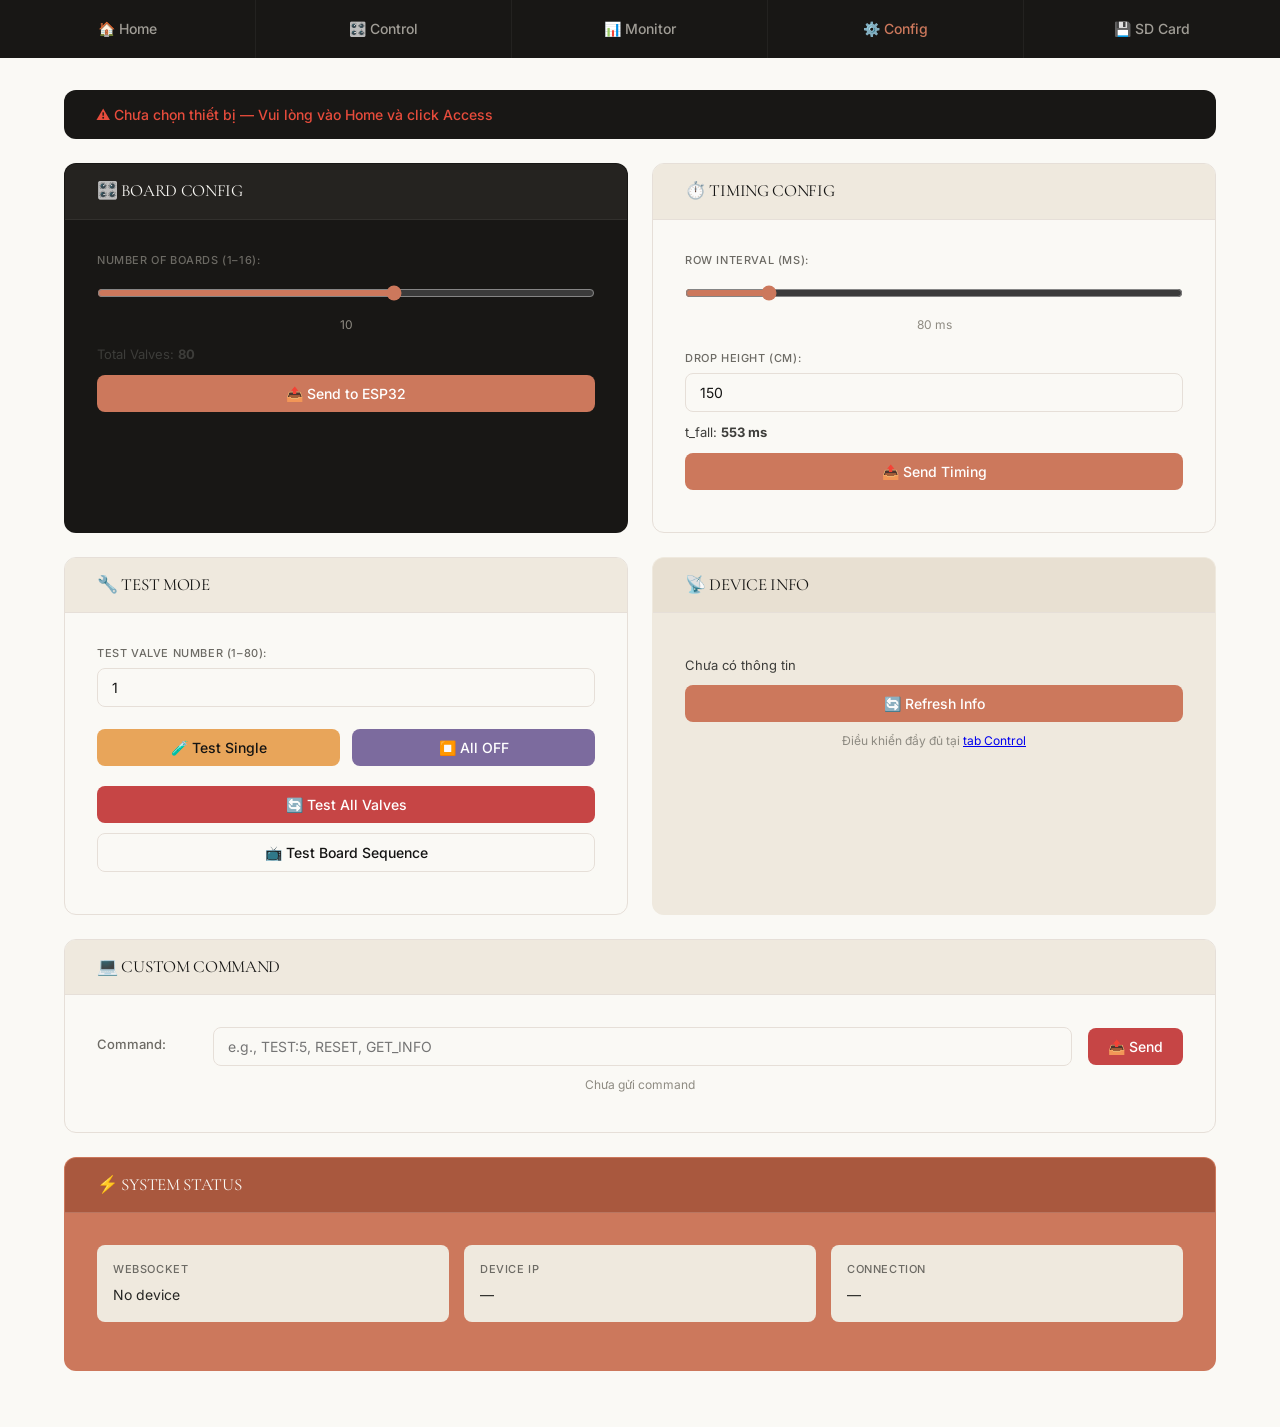
==== commit 02d14cd8: "update" ====
--- a/config.html
+++ b/config.html
@@ -15,6 +15,7 @@
                 <li><a href="control.html">🎛️ Control</a></li>
                 <li><a href="monitor.html">📊 Monitor</a></li>
                 <li><a href="config.html" class="active">⚙️ Config</a></li>
+                <li><a href="sd.html">💾 SD Card</a></li>
             </ul>
         </nav>
     </div>
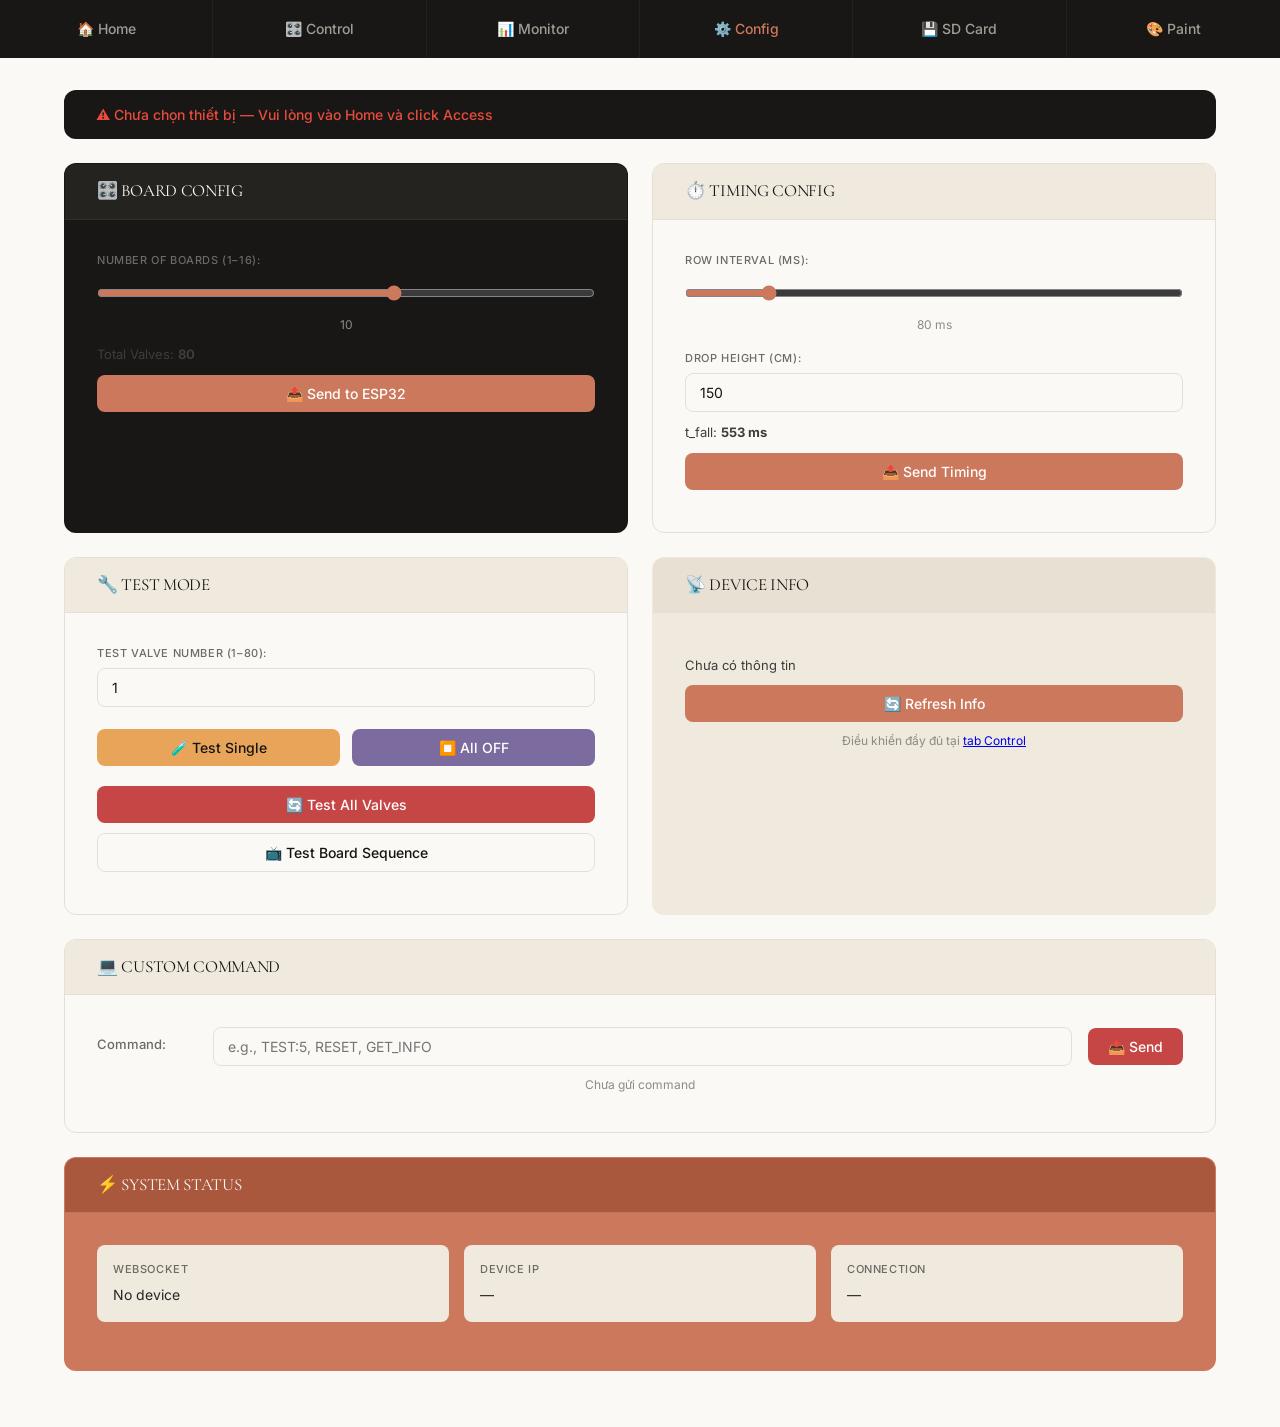
==== commit 551e2c50: "selection test" ====
--- a/config.html
+++ b/config.html
@@ -16,6 +16,7 @@
                 <li><a href="monitor.html">📊 Monitor</a></li>
                 <li><a href="config.html" class="active">⚙️ Config</a></li>
                 <li><a href="sd.html">💾 SD Card</a></li>
+                <li><a href="paint.html">🎨 Paint</a></li>
             </ul>
         </nav>
     </div>
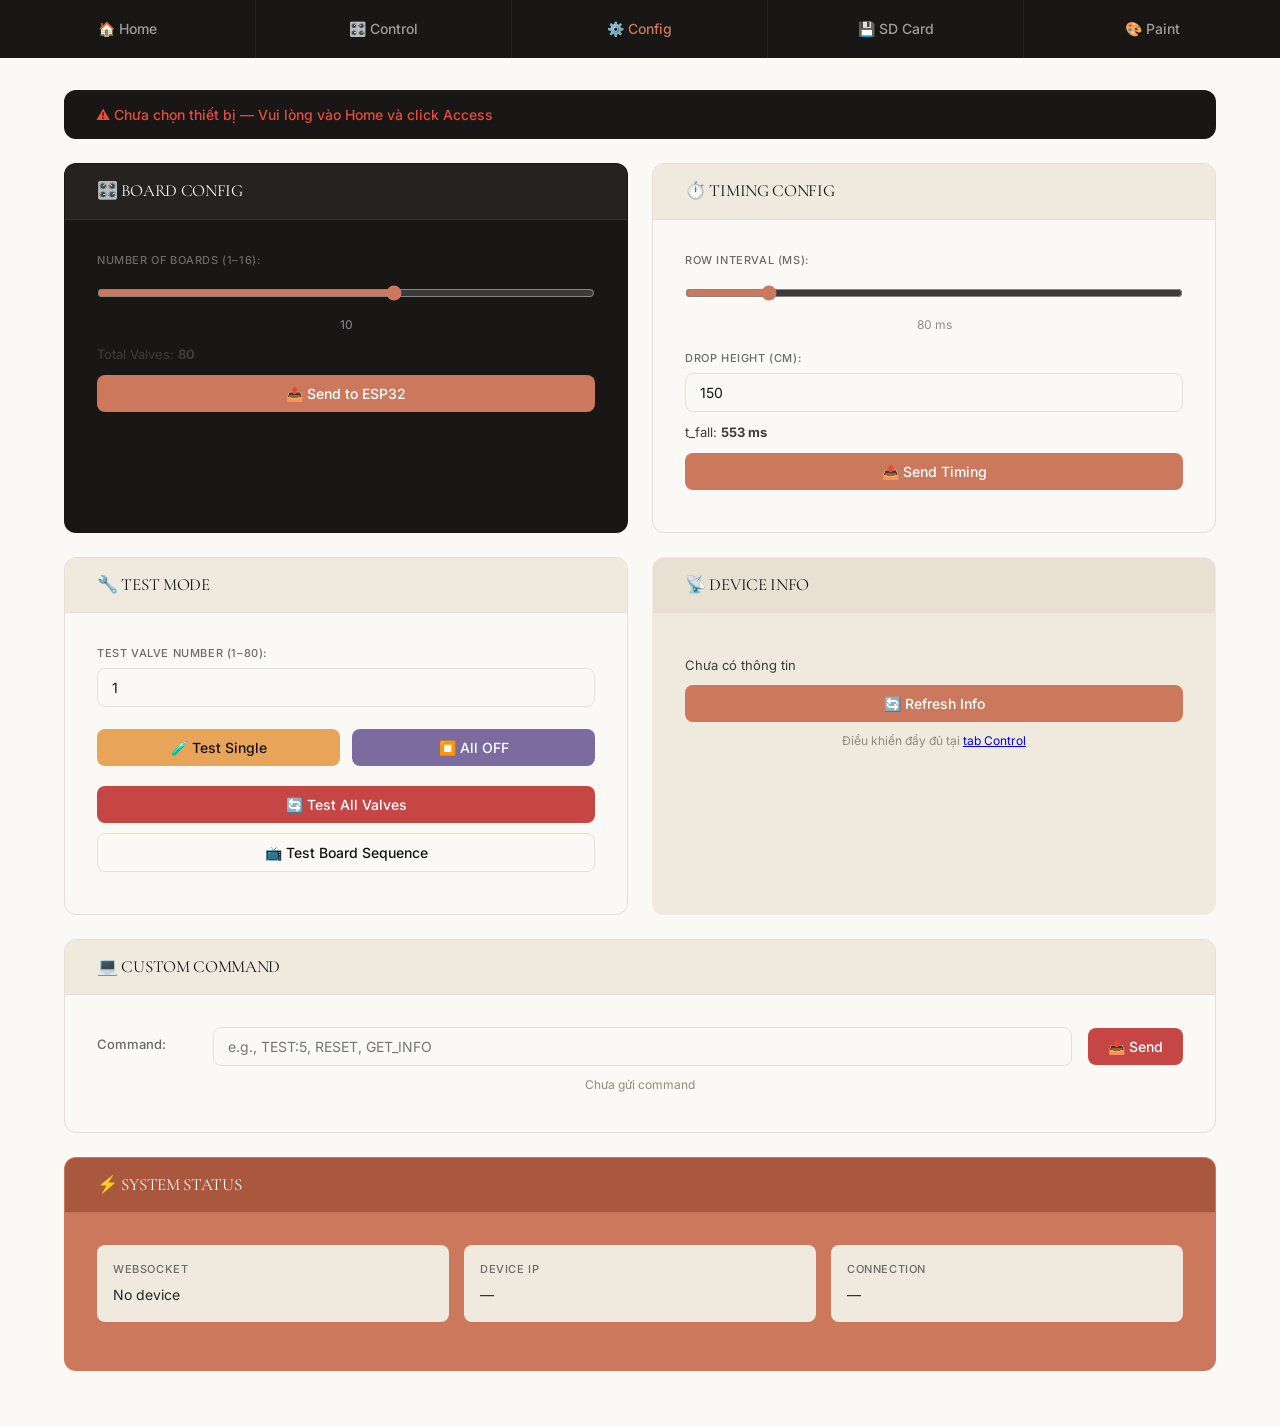
==== commit d28ae13c: "simulate" ====
--- a/config.html
+++ b/config.html
@@ -13,7 +13,6 @@
             <ul>
                 <li><a href="home.html">🏠 Home</a></li>
                 <li><a href="control.html">🎛️ Control</a></li>
-                <li><a href="monitor.html">📊 Monitor</a></li>
                 <li><a href="config.html" class="active">⚙️ Config</a></li>
                 <li><a href="sd.html">💾 SD Card</a></li>
                 <li><a href="paint.html">🎨 Paint</a></li>
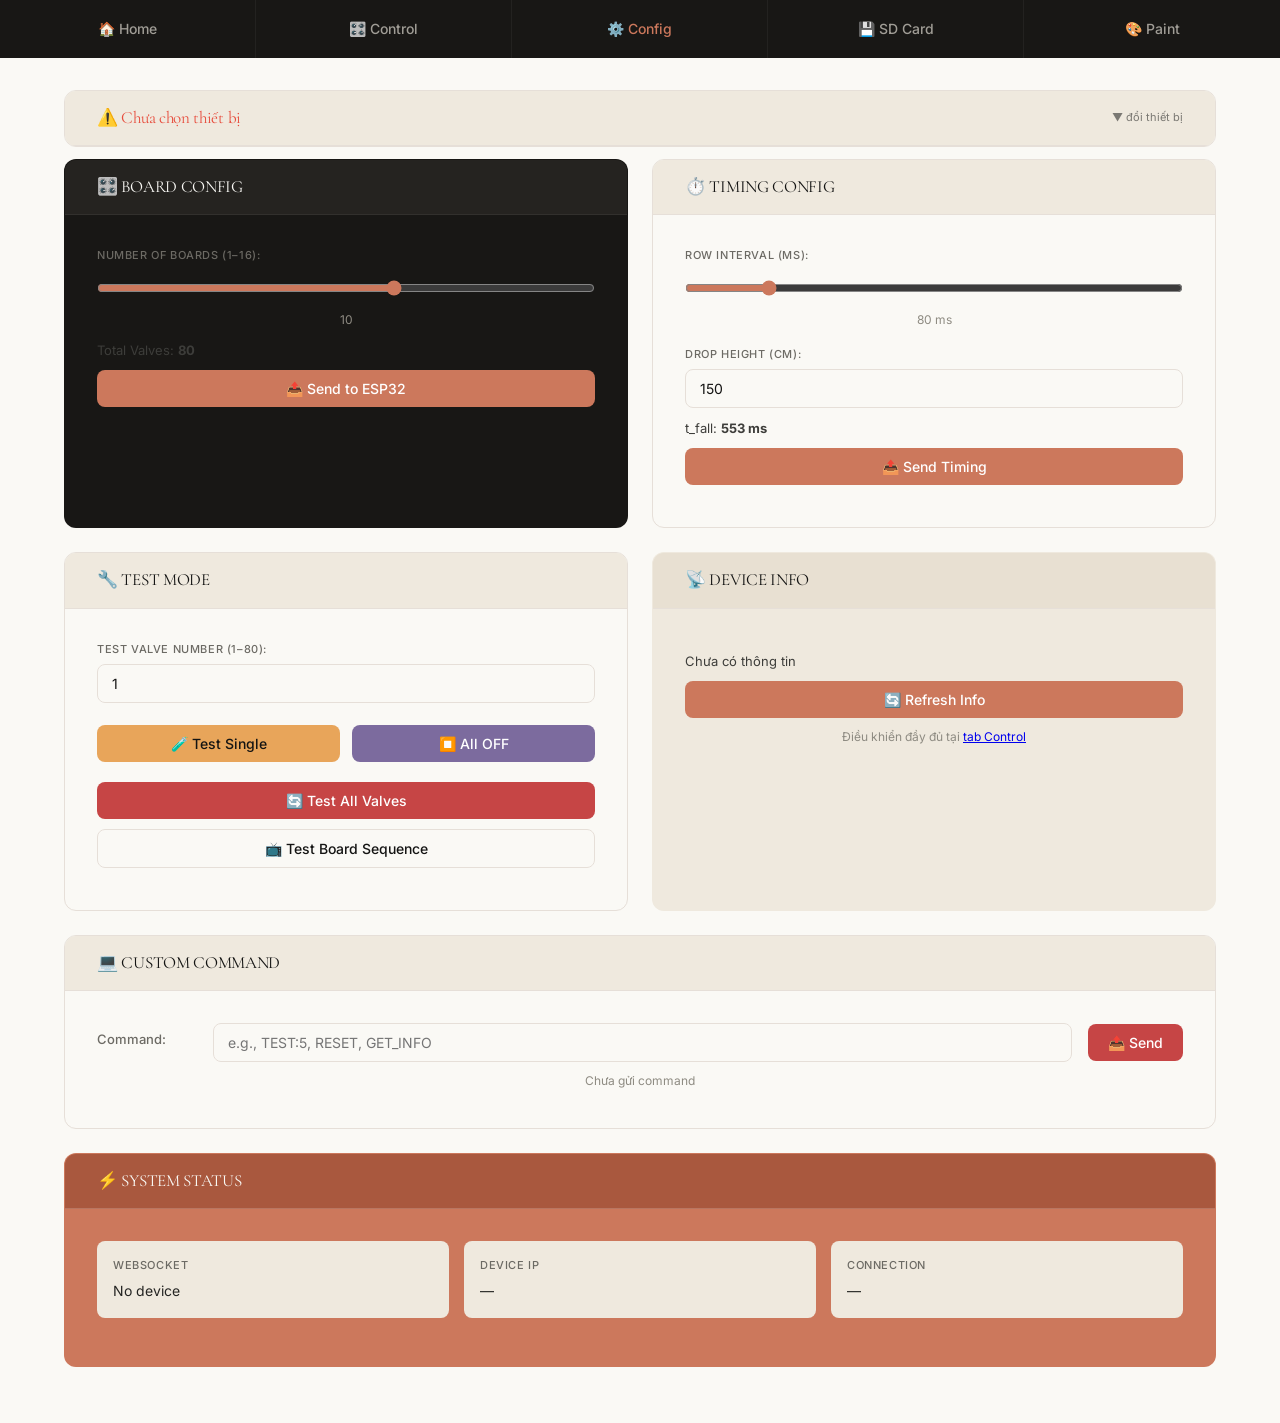
==== commit 436c567b: "update effect" ====
--- a/config.html
+++ b/config.html
@@ -22,9 +22,29 @@
 
     <div class="content">
 
-        <!-- Device banner -->
-        <div class="device-info-banner">
-            <p class="device-info-display" id="device-info-display">⚠️ Chưa chọn thiết bị</p>
+        <!-- Device selector -->
+        <div class="card" style="margin-bottom:12px;">
+            <div class="card-header" style="cursor:pointer;" onclick="toggleDeviceSelector()">
+                <h3 id="device-info-display" style="margin:0;">⚠️ Chưa chọn thiết bị</h3>
+                <span id="dev-sel-toggle" class="header-meta" style="font-size:11px;">▼ đổi thiết bị</span>
+            </div>
+            <div id="device-selector-body" style="display:none;">
+                <div class="card-content" style="padding-top:8px;">
+                    <!-- MQTT device list -->
+                    <div id="cfg-device-list" style="display:flex;flex-wrap:wrap;gap:8px;margin-bottom:10px;">
+                        <p style="color:var(--muted);font-size:12px;">⏳ Đang tải danh sách...</p>
+                    </div>
+                    <!-- Manual entry -->
+                    <div style="display:flex;gap:6px;align-items:center;flex-wrap:wrap;">
+                        <input type="text"   id="cfg-manual-ip"   placeholder="192.168.1.x"
+                               style="flex:1;min-width:120px;" value="">
+                        <input type="number" id="cfg-manual-port" placeholder="3333"
+                               style="width:70px;" value="3333">
+                        <button class="btn btn-primary" style="padding:6px 12px;font-size:12px;"
+                                onclick="cfgSelectManual()">🔗 Chọn</button>
+                    </div>
+                </div>
+            </div>
         </div>
 
         <!-- Row 1: Board Config + Timing Config -->
@@ -214,25 +234,91 @@
             }
         }
 
-        // ── Init ─────────────────────────────────────────────────────────────
-        window.addEventListener('DOMContentLoaded', function () {
+        // ── Device selector ──────────────────────────────────────────────────
+        function toggleDeviceSelector() {
+            const body   = document.getElementById('device-selector-body');
+            const toggle = document.getElementById('dev-sel-toggle');
+            const open   = body.style.display === 'none';
+            body.style.display  = open ? '' : 'none';
+            toggle.textContent  = open ? '▲ đóng' : '▼ đổi thiết bị';
+            if (open) loadCfgDevices();
+        }
+
+        function updateBanner() {
             const ip   = localStorage.getItem('selected_esp_ip');
-            const port = localStorage.getItem('selected_esp_port');
+            const port = localStorage.getItem('selected_esp_port') || '3333';
             const banner = document.getElementById('device-info-display');
-
-            if (ip && port) {
+            if (ip) {
                 banner.textContent = `🎯 Đang điều khiển: ${ip}:${port}`;
                 banner.style.color = '#27ae60';
                 document.getElementById('status-device-ip').textContent   = ip;
                 document.getElementById('status-connection').textContent  = `Port ${port}`;
                 document.getElementById('ws-status').textContent          = 'Ready';
             } else {
-                banner.textContent = '⚠️ Chưa chọn thiết bị — Vui lòng vào Home và click Access';
+                banner.textContent = '⚠️ Chưa chọn thiết bị';
                 banner.style.color = '#e74c3c';
                 document.getElementById('ws-status').textContent         = 'No device';
                 document.getElementById('status-device-ip').textContent  = '—';
                 document.getElementById('status-connection').textContent = '—';
             }
+        }
+
+        function cfgSelect(ip, port) {
+            localStorage.setItem('selected_esp_ip',   ip);
+            localStorage.setItem('selected_esp_port', port);
+            updateBanner();
+            // Close selector
+            document.getElementById('device-selector-body').style.display = 'none';
+            document.getElementById('dev-sel-toggle').textContent = '▼ đổi thiết bị';
+            // Re-render list so the star updates
+            loadCfgDevices();
+        }
+
+        function cfgSelectManual() {
+            const ip   = document.getElementById('cfg-manual-ip').value.trim();
+            const port = document.getElementById('cfg-manual-port').value || '3333';
+            if (!ip) { alert('Nhập địa chỉ IP!'); return; }
+            cfgSelect(ip, port);
+        }
+
+        function loadCfgDevices() {
+            const container = document.getElementById('cfg-device-list');
+            const savedIp   = localStorage.getItem('selected_esp_ip');
+            fetch('/api/devices')
+                .then(r => r.json())
+                .then(data => {
+                    const devices = data.devices || [];
+                    if (!devices.length) {
+                        container.innerHTML = '<p style="color:var(--muted);font-size:12px;">Không có thiết bị MQTT</p>';
+                        return;
+                    }
+                    container.innerHTML = devices.map(d => {
+                        const online  = d.online;
+                        const isSel   = savedIp && savedIp === d.ip;
+                        const cls     = online ? '#27ae60' : '#888';
+                        const dot     = online ? '🟢' : '🔴';
+                        return `<div style="border:1px solid ${isSel ? '#27ae60' : '#333'};border-radius:6px;
+                                            padding:6px 10px;font-size:12px;background:${isSel ? 'rgba(39,174,96,0.1)' : ''};
+                                            display:flex;align-items:center;gap:8px;flex-wrap:wrap;">
+                            <span>${dot} <b>${d.name}</b>${isSel ? ' ⭐' : ''}</span>
+                            <span style="color:#888;">${d.ip || '—'}</span>
+                            ${d.ip ? `<button class="btn btn-primary" style="padding:3px 8px;font-size:11px;"
+                                onclick="cfgSelect('${d.ip}', 3333)">Chọn</button>` : ''}
+                        </div>`;
+                    }).join('');
+                })
+                .catch(() => {
+                    container.innerHTML = '<p style="color:var(--muted);font-size:12px;">Không kết nối được server</p>';
+                });
+        }
+
+        // ── Init ─────────────────────────────────────────────────────────────
+        window.addEventListener('DOMContentLoaded', function () {
+            updateBanner();
+
+            // Pre-fill manual IP from saved selection
+            const savedIp = localStorage.getItem('selected_esp_ip');
+            if (savedIp) document.getElementById('cfg-manual-ip').value = savedIp;
 
             // Restore saved board count
             const saved = localStorage.getItem('numBoards');
